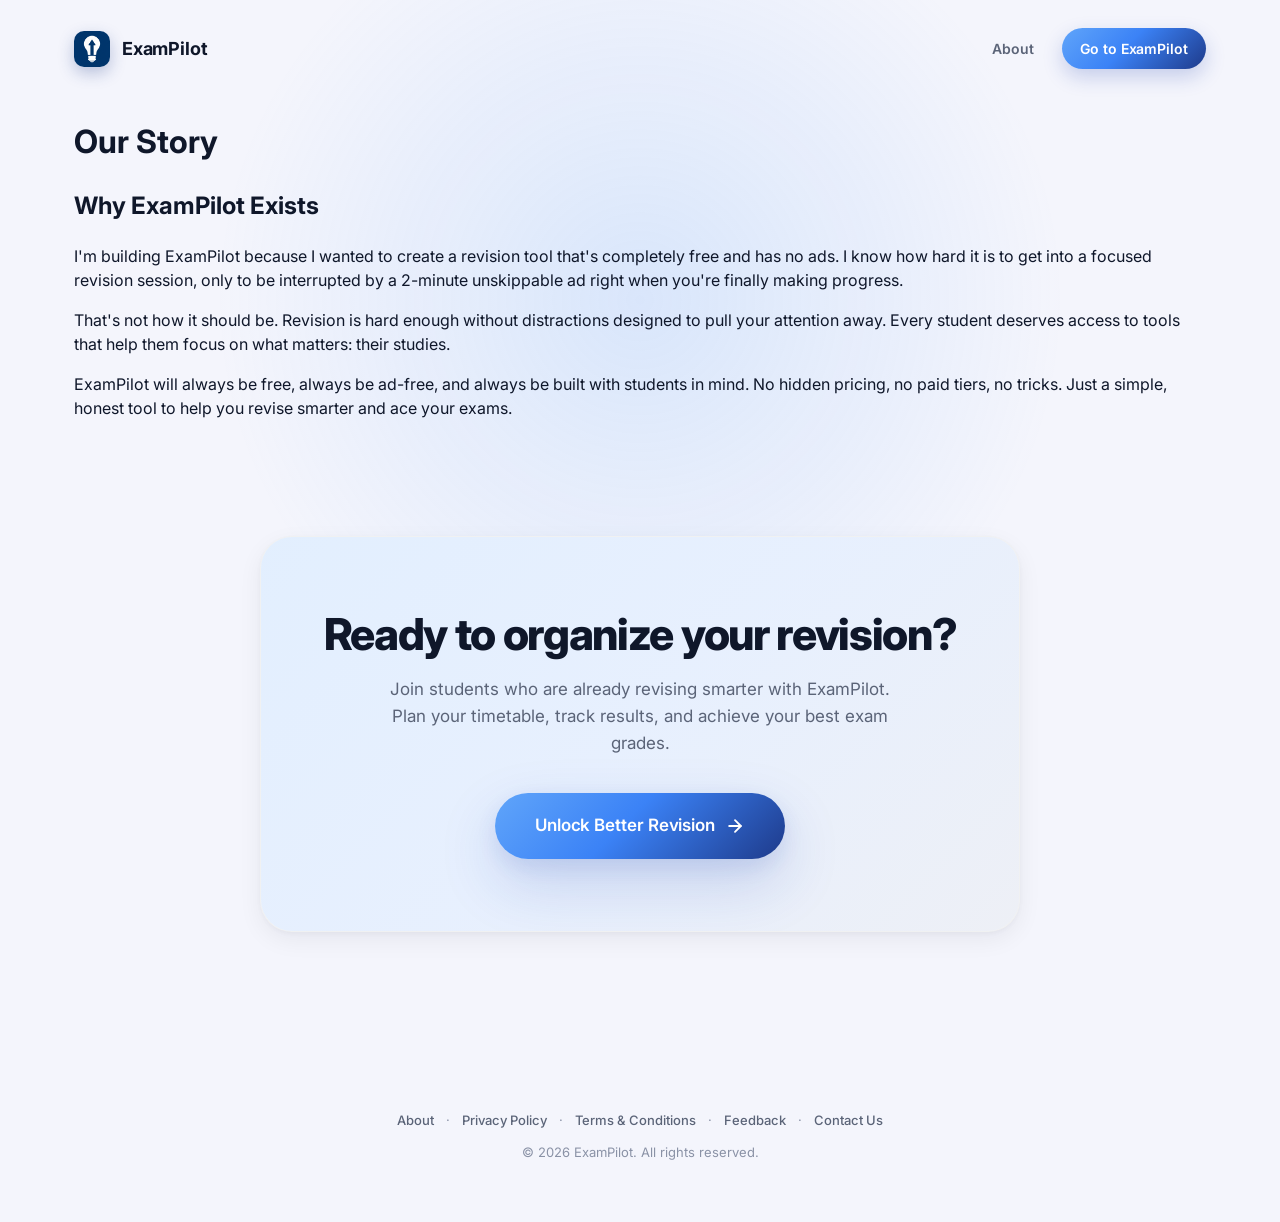
==== about.html @ 305081b4 "Create About page" ====
<!DOCTYPE html>
<html lang="en">
<head>
  <meta charset="UTF-8" />
  <meta name="viewport" content="width=device-width, initial-scale=1.0" />
  
  <!-- SEO Meta Tags -->
  <meta name="robots" content="index, follow, max-image-preview:large, max-snippet:-1, max-video-preview:-1" />
  <meta name="description" content="Learn about ExamPilot and why it was created — a free, ad-free revision organiser for GCSE and A-Level students." />
  <meta name="keywords" content="about ExamPilot, revision tool, GCSE, A-Level, free education software" />
  <meta name="author" content="ExamPilot" />
  <meta name="theme-color" content="#3b82f6" />
  
  <!-- Open Graph Tags -->
  <meta property="og:type" content="website" />
  <meta property="og:url" content="https://exam-pilot.co.uk/about" />
  <meta property="og:title" content="About ExamPilot" />
  <meta property="og:description" content="Learn about ExamPilot and why it was created — a free, ad-free revision organiser for GCSE and A-Level students." />
  <meta property="og:image" content="https://exam-pilot.co.uk/og-image.png" />
  <meta property="og:site_name" content="ExamPilot" />
  <meta property="og:locale" content="en_GB" />
  
  <!-- Twitter Card Tags -->
  <meta name="twitter:card" content="summary_large_image" />
  <meta name="twitter:url" content="https://exam-pilot.co.uk/about" />
  <meta name="twitter:title" content="About ExamPilot" />
  <meta name="twitter:description" content="Learn about ExamPilot and why it was created." />
  <meta name="twitter:image" content="https://exam-pilot.co.uk/og-image.png" />
  
  <!-- Canonical URL -->
  <link rel="canonical" href="https://exam-pilot.co.uk/about" />
  
  <!-- Preconnect for Performance -->
  <link rel="preconnect" href="https://fonts.googleapis.com" />
  <link rel="preconnect" href="https://fonts.gstatic.com" crossorigin />
  <link rel="dns-prefetch" href="https://scripts.simpleanalyticscdn.com" />
  
  <title>About ExamPilot – Our Story</title>
  <link rel="icon" type="image/png" href="logo.png" />
  <link href="https://fonts.googleapis.com/css2?family=Inter:wght@400;500;600;700;800;900&display=swap" rel="stylesheet" />
  <link rel="stylesheet" href="styles.css" />
</head>
<body>
  <div class="page">
    <div class="container">

      <!-- NAV -->
      <nav class="nav reveal" aria-label="Main navigation">
        <a class="brand" href="/" aria-label="ExamPilot home">
          <img class="brand-mark" src="logo.png" alt="ExamPilot logo" />
          <span>ExamPilot</span>
        </a>
        <div class="nav-actions">
          <a class="btn btn-ghost" href="/about" aria-label="About ExamPilot">About</a>
          <a class="btn btn-primary" href="https://app.exam-pilot.co.uk" target="_blank" rel="noreferrer" aria-label="Visit ExamPilot">
            Go to ExamPilot
          </a>
        </div>
      </nav>

      <!-- MAIN CONTENT -->
      <main>

        <!-- HERO -->
        <header class="about-hero reveal">
          <h1 class="about-title">Our Story</h1>
        </header>

        <!-- ABOUT CONTENT -->
        <section class="about-content reveal">
          <div class="about-section">
            <h2>Why ExamPilot Exists</h2>
            <p>
              I'm building ExamPilot because I wanted to create a revision tool that's completely free and has no ads. I know how hard it is to get into a focused revision session, only to be interrupted by a 2-minute unskippable ad right when you're finally making progress.
            </p>
            <p>
              That's not how it should be. Revision is hard enough without distractions designed to pull your attention away. Every student deserves access to tools that help them focus on what matters: their studies.
            </p>
            <p>
              ExamPilot will always be free, always be ad-free, and always be built with students in mind. No hidden pricing, no paid tiers, no tricks. Just a simple, honest tool to help you revise smarter and ace your exams.
            </p>
          </div>
        </section>

        <!-- CTA -->
        <section class="cta reveal" id="cta" aria-labelledby="cta-heading">
          <div class="cta-card">
            <div class="cta-content">
              <h2 id="cta-heading" class="cta-title">Ready to organize your revision?</h2>
              <p class="cta-description">
                Join students who are already revising smarter with ExamPilot. Plan your timetable, track results, and achieve your best exam grades.
              </p>
              <a class="cta-button" href="https://app.exam-pilot.co.uk" target="_blank" rel="noreferrer" aria-label="Start revising with ExamPilot">
                <span>Unlock Better Revision</span>
                <svg width="20" height="20" viewBox="0 0 24 24" fill="none" stroke="currentColor" stroke-width="2.2" stroke-linecap="round" stroke-linejoin="round" aria-hidden="true">
                  <line x1="5" y1="12" x2="19" y2="12"/>
                  <polyline points="12 5 19 12 12 19"/>
                </svg>
              </a>
            </div>
          </div>
        </section>

      </main>

      <!-- FOOTER -->
      <footer class="footer reveal" role="contentinfo">
        <div class="footer-links">
          <a class="footer-link" href="/about" aria-label="About ExamPilot">About</a>
          <span class="footer-sep" aria-hidden="true">·</span>
          <a class="footer-link"
            href="https://battle-dry-e23.notion.site/ExamPilot-Privacy-Policy-33eb8d1574ee80149366c6b61bf22675"
            target="_blank" rel="noreferrer">Privacy Policy</a>
          <span class="footer-sep" aria-hidden="true">·</span>
          <a class="footer-link"
            href="https://battle-dry-e23.notion.site/ExamPilot-Terms-Conditions-33eb8d1574ee80618376da8c3bfffa2e"
            target="_blank" rel="noreferrer">Terms &amp; Conditions</a>
          <span class="footer-sep" aria-hidden="true">·</span>
          <a class="footer-link"
            href="https://docs.google.com/forms/d/e/1FAIpQLScrEOt0UcTDSlA_6c6lybMjh0bzHm2VrYTehZHT37BqM9Yp9A/viewform?usp=dialog"
            target="_blank" rel="noreferrer">Feedback</a>
          <span class="footer-sep" aria-hidden="true">·</span>
          <a class="footer-link"
            href="https://support.exam-pilot.co.uk"
            target="_blank" rel="noreferrer">Contact Us</a>
        </div>
        <div class="footer-copy">
          &copy; <span id="year"></span> ExamPilot. All rights reserved.
        </div>
      </footer>

    </div>
  </div>

  <script src="script.js"></script>
  <!-- 100% privacy-first analytics -->
  <script async src="https://scripts.simpleanalyticscdn.com/latest.js"></script>
</body>
</html>
---- styles.css ----
@import url("https://fonts.googleapis.com/css2?family=Inter:wght@400;500;600;700;800;900&display=swap");

*,
*::before,
*::after {
  box-sizing: border-box;
}

html, body {
  margin: 0;
  padding: 0;
  width: 100%;
  min-height: 100%;
}

body {
  font-family: "Inter", -apple-system, BlinkMacSystemFont, "Segoe UI", Roboto,
    "Helvetica Neue", Arial, sans-serif;
  background-color: #f4f5fc;
  color: #0f172a;
  -webkit-font-smoothing: antialiased;
  -moz-osx-font-smoothing: grayscale;
  line-height: 1.5;
  overflow-x: hidden;
}

img { max-width: 100%; display: block; }

:root {
  --bg: #f4f5fc;
  --surface: #ffffff;
  --text: #0f172a;
  --text-muted: #5b6478;
  --text-soft: #8a92a6;
  --border: rgba(15, 23, 42, 0.06);
  --shadow-sm: 0 1px 2px rgba(15,23,42,0.04), 0 4px 12px rgba(15,23,42,0.04);
  --shadow-md: 0 8px 24px rgba(15,23,42,0.06), 0 2px 6px rgba(15,23,42,0.04);
  --shadow-lg: 0 24px 60px rgba(30,64,175,0.18), 0 8px 20px rgba(30,64,175,0.10);
  --gradient-blue: linear-gradient(135deg, #60a5fa 0%, #3b82f6 45%, #1e3a8a 100%);
  --gradient-green: linear-gradient(135deg, #34d399 0%, #10b981 45%, #059669 100%);
}

/* ─── RADIAL GLOW ─── */
.page {
  position: relative;
  min-height: 100vh;
}
.page::before {
  content: "";
  position: fixed;
  top: -200px;
  left: 50%;
  transform: translateX(-50%);
  width: 1000px;
  height: 1000px;
  background: radial-gradient(circle at center,
    rgba(96,165,250,0.18) 0%,
    rgba(96,165,250,0) 60%);
  pointer-events: none;
  z-index: 0;
}

.container {
  max-width: 1180px;
  margin: 0 auto;
  padding: 0 24px;
  position: relative;
  z-index: 1;
}

/* ─── NAV ─── */
.nav {
  display: flex;
  align-items: center;
  justify-content: space-between;
  padding: 28px 0;
}

.brand {
  display: flex;
  align-items: center;
  gap: 12px;
  font-weight: 700;
  font-size: 18px;
  letter-spacing: -0.01em;
  color: var(--text);
  text-decoration: none;
  transition: opacity 0.2s ease;
}
.brand:hover { opacity: 0.85; }
.brand:focus-visible {
  outline: 2px solid #3b82f6;
  outline-offset: 2px;
  border-radius: 4px;
}

.brand-mark {
  width: 36px;
  height: 36px;
  border-radius: 10px;
  object-fit: cover;
  box-shadow: 0 6px 16px rgba(30,58,138,0.28);
}

.nav-actions {
  display: flex;
  gap: 10px;
  align-items: center;
}

.btn {
  display: inline-flex;
  align-items: center;
  justify-content: center;
  font-family: inherit;
  font-size: 14px;
  font-weight: 600;
  letter-spacing: -0.005em;
  text-decoration: none;
  padding: 10px 18px;
  border-radius: 999px;
  border: none;
  cursor: pointer;
  transition: transform 0.2s ease, box-shadow 0.2s ease,
    background-color 0.2s ease, color 0.2s ease, opacity 0.2s ease;
  will-change: transform;
}
.btn:active { transform: translateY(0) !important; }
.btn:focus-visible {
  outline: 2px solid #3b82f6;
  outline-offset: 2px;
}

.btn-ghost {
  color: var(--text-muted);
  background: transparent;
}
.btn-ghost:hover {
  color: var(--text);
  background: rgba(15,23,42,0.04);
  transform: translateY(-1px);
}

.btn-primary {
  color: white;
  background: var(--gradient-blue);
  box-shadow: 0 8px 20px rgba(30,64,175,0.22);
}
.btn-primary:hover {
  transform: translateY(-2px);
  box-shadow: 0 14px 28px rgba(30,64,175,0.3);
}

.btn-secondary {
  color: white;
  background: var(--gradient-green);
  box-shadow: 0 8px 20px rgba(16,185,129,0.22);
}
.btn-secondary:hover {
  transform: translateY(-2px);
  box-shadow: 0 14px 28px rgba(16,185,129,0.3);
}

@media (max-width: 520px) {
  .btn-ghost { display: none; }
}

/* ─── HERO ─── */
.hero {
  text-align: center;
  padding: 80px 0 120px;
}

.hero-title {
  font-size: clamp(42px, 6.8vw, 84px);
  line-height: 1.02;
  font-weight: 900;
  letter-spacing: -0.04em;
  margin: 0 auto;
  max-width: 14ch;
  color: var(--text);
}

.gradient-text {
  background: linear-gradient(
    100deg,
    #60a5fa 0%, #3b82f6 25%, #93c5fd 50%, #3b82f6 75%, #1e3a8a 100%
  );
  background-size: 220% 100%;
  background-position: 0% 50%;
  -webkit-background-clip: text;
  background-clip: text;
  -webkit-text-fill-color: transparent;
  color: transparent;
  animation: gradient-shimmer 6s ease-in-out infinite;
}

@keyframes gradient-shimmer {
  0%   { background-position: 0%   50%; }
  50%  { background-position: 100% 50%; }
  100% { background-position: 0%   50%; }
}

.hero-subtitle {
  margin: 28px auto 0;
  max-width: 600px;
  font-size: clamp(16px, 1.6vw, 18px);
  color: var(--text-muted);
  font-weight: 400;
  line-height: 1.6;
}

/* ─── PLANNER SECTION ─── */
.section {
  padding: 80px 0;
}

.split {
  display: grid;
  grid-template-columns: 1fr 1fr;
  gap: 64px;
  align-items: center;
}

@media (max-width: 880px) {
  .split {
    grid-template-columns: 1fr;
    gap: 40px;
  }
}

.image-card {
  position: relative;
  border-radius: 28px;
  overflow: hidden;
  background: var(--surface);
  box-shadow: var(--shadow-md);
  border: 1px solid var(--border);
  aspect-ratio: 4 / 5;
  display: flex;
  align-items: center;
  justify-content: center;
  transition: transform 0.4s cubic-bezier(0.22,1,0.36,1),
    box-shadow 0.4s cubic-bezier(0.22,1,0.36,1);
}
.image-card:hover {
  transform: translateY(-4px);
  box-shadow: 0 24px 48px rgba(30,64,175,0.18), 0 6px 16px rgba(15,23,42,0.06);
}

.image-card img {
  width: 100%;
  height: 100%;
  object-fit: cover;
}

.section-title {
  font-size: clamp(32px, 3.8vw, 48px);
  font-weight: 800;
  letter-spacing: -0.03em;
  line-height: 1.1;
  margin: 0 0 20px;
  color: var(--text);
}

.section-description {
  color: var(--text-muted);
  font-size: 17px;
  line-height: 1.65;
  margin: 0 0 28px;
  max-width: 52ch;
}

.feature-list {
  list-style: none;
  padding: 0;
  margin: 0 0 32px;
  display: flex;
  flex-direction: column;
  gap: 14px;
}

.feature-item {
  display: flex;
  align-items: center;
  gap: 14px;
  font-size: 16px;
  color: var(--text);
  font-weight: 500;
}

.check-icon {
  width: 24px;
  height: 24px;
  border-radius: 50%;
  background: var(--gradient-blue);
  display: flex;
  align-items: center;
  justify-content: center;
  flex-shrink: 0;
  box-shadow: 0 4px 10px rgba(59,130,246,0.25);
}
.check-icon svg {
  display: block;
}

.eta-card {
  display: inline-flex;
  flex-direction: column;
  gap: 4px;
  padding: 16px 20px;
  border-radius: 16px;
  background: var(--surface);
  border: 1px solid var(--border);
  box-shadow: var(--shadow-sm);
}
.eta-label {
  font-size: 13px;
  color: var(--text-muted);
  font-weight: 500;
}
.eta-value {
  font-size: 15px;
  color: var(--text);
  font-weight: 600;
  letter-spacing: -0.01em;
}
.eta-eta {
  font-size: 13px;
  color: var(--text-soft);
  font-weight: 500;
  margin-top: 2px;
}

/* ─── FAQ SECTION ─── */
.faq-section {
  padding: 80px 0;
  background: var(--surface);
  border-top: 1px solid var(--border);
  border-bottom: 1px solid var(--border);
}

.faq-container {
  max-width: 1000px;
  margin: 0 auto;
}

.faq-heading {
  font-size: clamp(32px, 3.8vw, 48px);
  font-weight: 800;
  letter-spacing: -0.03em;
  line-height: 1.1;
  margin: 0 0 48px;
  color: var(--text);
  text-align: center;
}

.faq-grid {
  display: grid;
  grid-template-columns: repeat(auto-fit, minmax(320px, 1fr));
  gap: 32px;
}

.faq-item {
  padding: 28px;
  border-radius: 16px;
  background: var(--bg);
  border: 1px solid var(--border);
  transition: transform 0.3s cubic-bezier(0.22,1,0.36,1),
    box-shadow 0.3s cubic-bezier(0.22,1,0.36,1),
    background-color 0.3s ease;
}
.faq-item:hover {
  transform: translateY(-2px);
  box-shadow: var(--shadow-md);
  background: white;
}

.faq-question {
  font-size: 18px;
  font-weight: 700;
  letter-spacing: -0.01em;
  line-height: 1.3;
  margin: 0 0 12px;
  color: var(--text);
}

.faq-answer {
  font-size: 15px;
  color: var(--text-muted);
  line-height: 1.65;
  margin: 0;
}

@media (max-width: 640px) {
  .faq-grid {
    grid-template-columns: 1fr;
    gap: 20px;
  }

  .faq-item {
    padding: 20px;
  }
}

/* ─── CTA ─── */
.cta {
  padding: 100px 0 140px;
}

.cta-card {
  max-width: 760px;
  margin: 0 auto;
  padding: 72px 48px;
  border-radius: 32px;
  background: var(--surface);
  border: 1px solid var(--border);
  box-shadow: var(--shadow-md);
  text-align: center;
  position: relative;
  overflow: hidden;
}
.cta-card::before {
  content: "";
  position: absolute;
  inset: 0;
  background: linear-gradient(
    135deg,
    rgba(96,165,250,0.18) 0%,
    rgba(59,130,246,0.12) 50%,
    rgba(30,58,138,0.08) 100%
  );
  pointer-events: none;
}

.cta-content {
  position: relative;
  z-index: 1;
}

.cta-title {
  font-size: clamp(30px, 3.6vw, 44px);
  font-weight: 800;
  letter-spacing: -0.03em;
  line-height: 1.15;
  margin: 0 0 16px;
  color: var(--text);
}

.cta-description {
  font-size: 17px;
  color: var(--text-muted);
  margin: 0 auto 36px;
  max-width: 48ch;
  line-height: 1.6;
}

.cta-button {
  display: inline-flex;
  align-items: center;
  gap: 10px;
  padding: 20px 40px;
  border-radius: 999px;
  background: var(--gradient-blue);
  color: white;
  font-family: inherit;
  font-size: 17px;
  font-weight: 600;
  letter-spacing: -0.005em;
  text-decoration: none;
  box-shadow: var(--shadow-lg);
  transition: transform 0.2s ease, box-shadow 0.2s ease;
  border: none;
  cursor: pointer;
}
.cta-button:hover {
  transform: translateY(-2px);
  box-shadow: 0 30px 70px rgba(30,64,175,0.28), 0 10px 24px rgba(30,64,175,0.14);
}
.cta-button:active { transform: translateY(0); }
.cta-button:focus-visible {
  outline: 2px solid white;
  outline-offset: 2px;
}

/* ─── FOOTER ─── */
.footer {
  padding: 40px 0 60px;
  text-align: center;
  display: flex;
  flex-direction: column;
  align-items: center;
  gap: 12px;
}
.footer-links {
  display: flex;
  align-items: center;
  gap: 12px;
  flex-wrap: wrap;
  justify-content: center;
}
.footer-link {
  color: var(--text-muted);
  text-decoration: none;
  font-size: 13px;
  font-weight: 500;
  transition: color 0.2s ease;
}
.footer-link:hover { color: var(--text); }
.footer-link:focus-visible {
  outline: 2px solid #3b82f6;
  outline-offset: 2px;
  border-radius: 3px;
}
.footer-sep { color: var(--text-soft); font-size: 13px; }
.footer-copy { color: var(--text-soft); font-size: 13px; }

/* ─── SCROLL REVEAL ─── */
.reveal {
  opacity: 0;
  transform: translateY(24px);
  transition: opacity 0.7s cubic-bezier(0.22,1,0.36,1),
    transform 0.7s cubic-bezier(0.22,1,0.36,1);
  will-change: opacity, transform;
}
.reveal.is-visible {
  opacity: 1;
  transform: translateY(0);
}

@media (prefers-reduced-motion: reduce) {
  .reveal { opacity: 1; transform: none; transition: none; }
  .gradient-text { animation: none; background-position: 0% 50%; }
  .btn:hover, .cta-button:hover { transform: none; }
  .faq-item:hover { transform: none; }
}
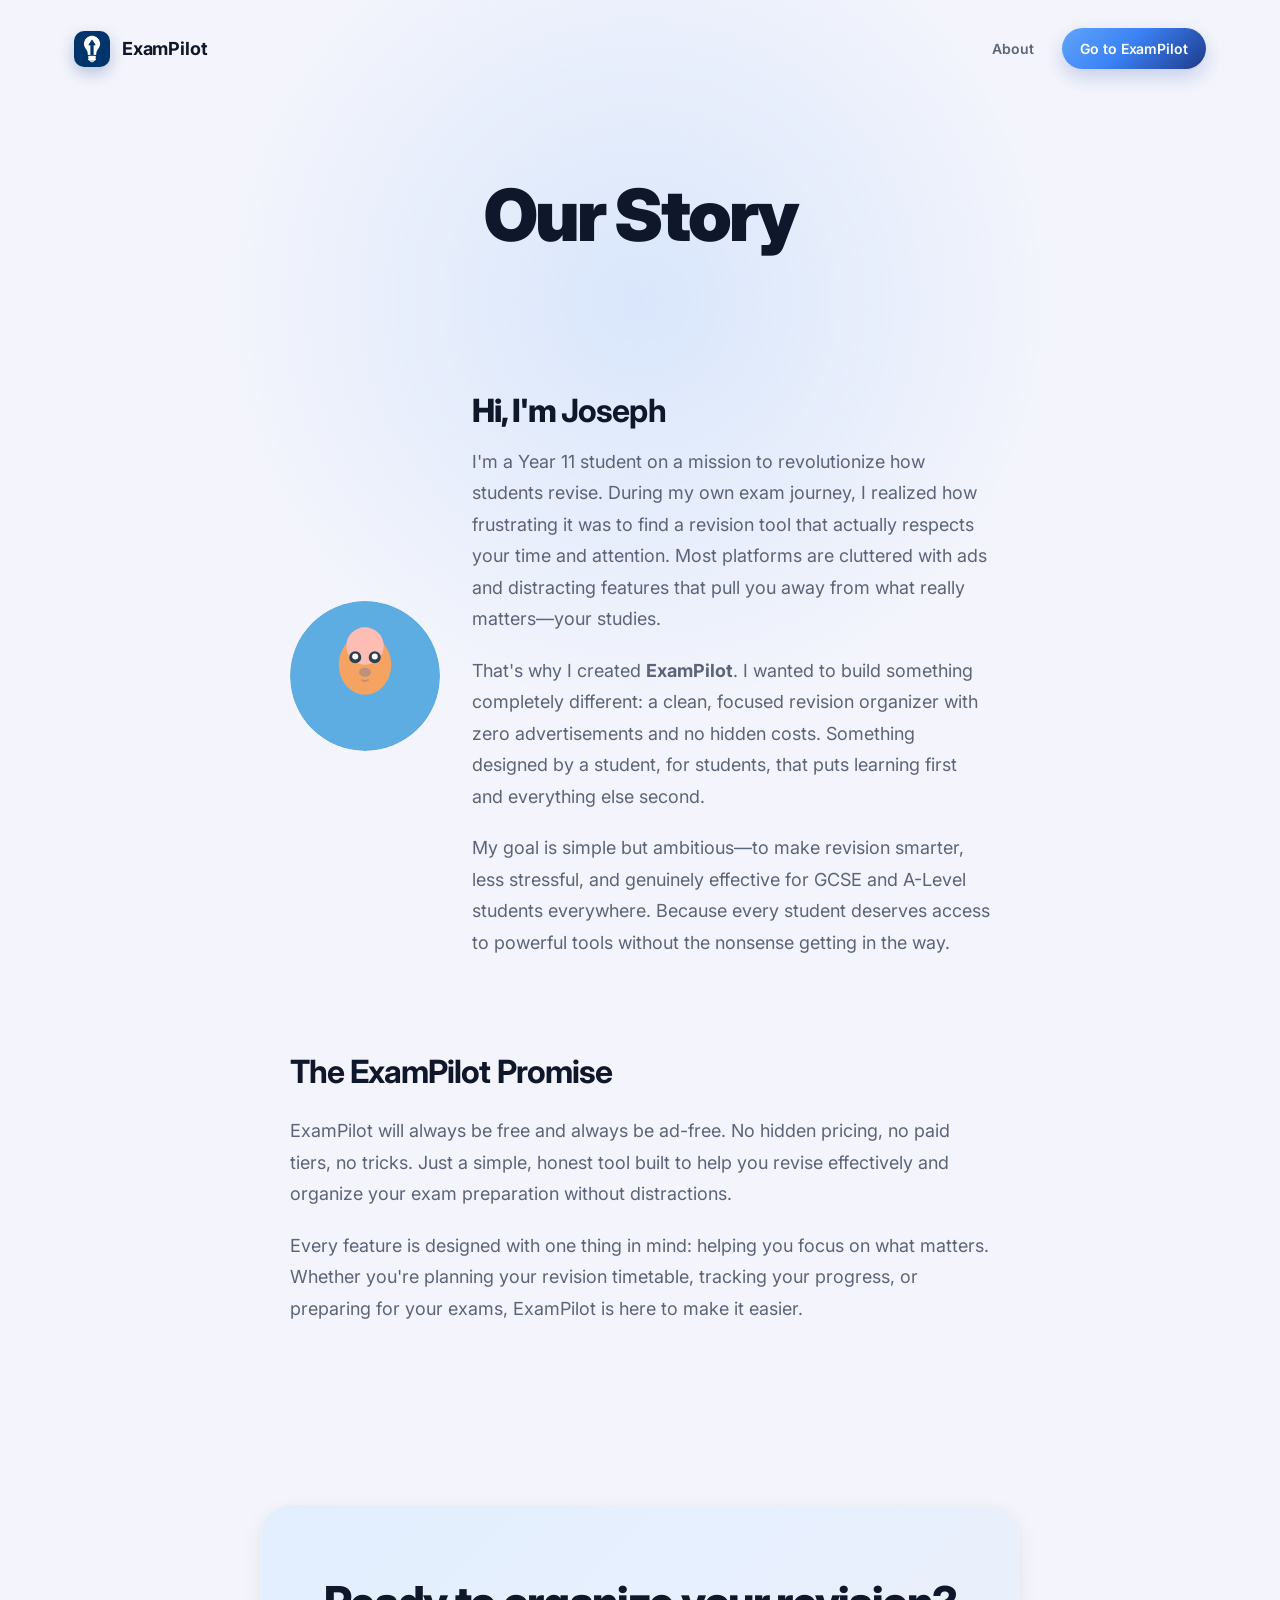
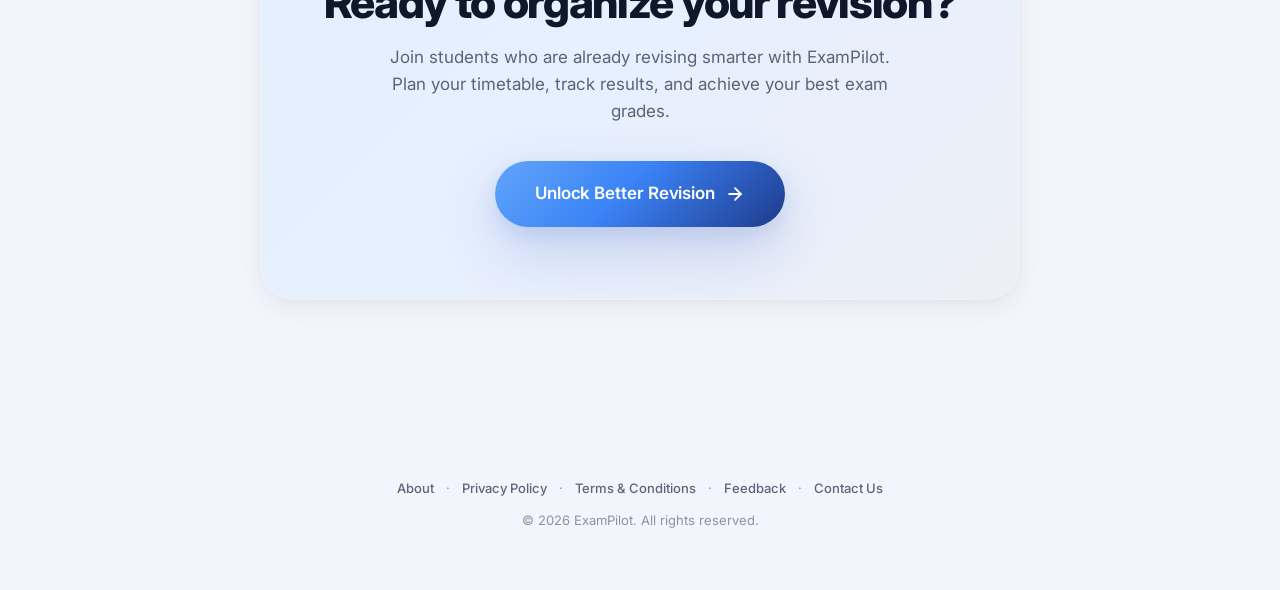
==== commit 964c848c: "Add personal introduction section to about page" ====
--- a/about.html
+++ b/about.html
@@ -39,6 +39,36 @@
   <link rel="icon" type="image/png" href="logo.png" />
   <link href="https://fonts.googleapis.com/css2?family=Inter:wght@400;500;600;700;800;900&display=swap" rel="stylesheet" />
   <link rel="stylesheet" href="styles.css" />
+  <style>
+    .about-intro {
+      display: flex;
+      align-items: center;
+      gap: 2rem;
+      margin-bottom: 3rem;
+    }
+    .about-intro-image {
+      flex-shrink: 0;
+      width: 150px;
+      height: 150px;
+      border-radius: 50%;
+      overflow: hidden;
+    }
+    .about-intro-image img {
+      width: 100%;
+      height: 100%;
+      object-fit: cover;
+    }
+    .about-intro-text h2 {
+      margin-top: 0;
+      margin-bottom: 1rem;
+    }
+    @media (max-width: 640px) {
+      .about-intro {
+        flex-direction: column;
+        text-align: center;
+      }
+    }
+  </style>
 </head>
 <body>
   <div class="page">
@@ -68,18 +98,37 @@
 
         <!-- ABOUT CONTENT -->
         <section class="about-content reveal">
+          
+          <!-- PERSONAL INTRODUCTION -->
+          <div class="about-section about-intro">
+            <div class="about-intro-image">
+              <img src="data:image/svg+xml,%3Csvg xmlns='http://www.w3.org/2000/svg' viewBox='0 0 200 200'%3E%3Ccircle cx='100' cy='100' r='100' fill='%235DADE2'/%3E%3Cellipse cx='100' cy='85' rx='35' ry='40' fill='%23F4A460'/%3E%3Ccircle cx='100' cy='60' r='25' fill='%23FDBCB4'/%3E%3Ccircle cx='87' cy='75' r='8' fill='%232C3E50'/%3E%3Ccircle cx='113' cy='75' r='8' fill='%232C3E50'/%3E%3Ccircle cx='87' cy='74' r='4' fill='%23FFFFFF'/%3E%3Ccircle cx='113' cy='74' r='4' fill='%23FFFFFF'/%3E%3Cellipse cx='100' cy='95' rx='8' ry='6' fill='%23C0917A'/%3E%3Cpath d='M 95 105 Q 100 108 105 105' stroke='%23C0917A' stroke-width='2' fill='none'/%3E%3Ccircle cx='80' cy='95' r='3' fill='%23F4A460'/%3E%3Ccircle cx='120' cy='95' r='3' fill='%23F4A460'/%3E%3C/svg%3E" alt="Joseph's avatar" />
+            </div>
+            <div class="about-intro-text">
+              <h2>Hi, I'm <strong>Joseph</strong></h2>
+              <p>
+                I'm a Year 11 student on a mission to revolutionize how students revise. During my own exam journey, I realized how frustrating it was to find a revision tool that actually respects your time and attention. Most platforms are cluttered with ads and distracting features that pull you away from what really matters—your studies.
+              </p>
+              <p>
+                That's why I created <strong>ExamPilot</strong>. I wanted to build something completely different: a clean, focused revision organizer with zero advertisements and no hidden costs. Something designed by a student, for students, that puts learning first and everything else second.
+              </p>
+              <p>
+                My goal is simple but ambitious—to make revision smarter, less stressful, and genuinely effective for GCSE and A-Level students everywhere. Because every student deserves access to powerful tools without the nonsense getting in the way.
+              </p>
+            </div>
+          </div>
+
+          <!-- EXAMPILOT MISSION -->
           <div class="about-section">
-            <h2>Why ExamPilot Exists</h2>
+            <h2><strong>The ExamPilot Promise</strong></h2>
             <p>
-              I'm building ExamPilot because I wanted to create a revision tool that's completely free and has no ads. I know how hard it is to get into a focused revision session, only to be interrupted by a 2-minute unskippable ad right when you're finally making progress.
+              ExamPilot will always be free and always be ad-free. No hidden pricing, no paid tiers, no tricks. Just a simple, honest tool built to help you revise effectively and organize your exam preparation without distractions.
             </p>
             <p>
-              That's not how it should be. Revision is hard enough without distractions designed to pull your attention away. Every student deserves access to tools that help them focus on what matters: their studies.
-            </p>
-            <p>
-              ExamPilot will always be free, always be ad-free, and always be built with students in mind. No hidden pricing, no paid tiers, no tricks. Just a simple, honest tool to help you revise smarter and ace your exams.
+              Every feature is designed with one thing in mind: helping you focus on what matters. Whether you're planning your revision timetable, tracking your progress, or preparing for your exams, ExamPilot is here to make it easier.
             </p>
           </div>
+
         </section>
 
         <!-- CTA -->
--- a/styles.css
+++ b/styles.css
@@ -168,7 +168,7 @@
 /* ─── HERO ─── */
 .hero {
   text-align: center;
-  padding: 80px 0 120px;
+  padding: 80px 0 60px;
 }
 
 .hero-title {
@@ -208,6 +208,157 @@
   color: var(--text-muted);
   font-weight: 400;
   line-height: 1.6;
+}
+
+.hero-badge {
+  margin: 32px auto 0;
+}
+
+.badge-text {
+  display: inline-block;
+  padding: 8px 16px;
+  border-radius: 999px;
+  background: rgba(59, 130, 246, 0.08);
+  border: 1px solid rgba(59, 130, 246, 0.2);
+  color: #1e3a8a;
+  font-size: 14px;
+  font-weight: 600;
+  letter-spacing: -0.005em;
+}
+
+/* ─── MAILING LIST SECTION ─── */
+.mailing-list-section {
+  padding: 60px 0;
+  background: var(--surface);
+  border-top: 1px solid var(--border);
+  border-bottom: 1px solid var(--border);
+}
+
+.mailing-list-content {
+  display: grid;
+  grid-template-columns: 1fr 1fr;
+  gap: 48px;
+  align-items: center;
+  max-width: 900px;
+  margin: 0 auto;
+}
+
+.mailing-list-heading {
+  font-size: clamp(28px, 3.4vw, 40px);
+  font-weight: 800;
+  letter-spacing: -0.03em;
+  line-height: 1.15;
+  margin: 0 0 12px;
+  color: var(--text);
+}
+
+.mailing-list-subheading {
+  font-size: 16px;
+  color: var(--text-muted);
+  line-height: 1.6;
+  margin: 0;
+  font-weight: 400;
+}
+
+.mailing-list-form {
+  display: flex;
+  flex-direction: column;
+  gap: 16px;
+}
+
+.form-group {
+  display: flex;
+  gap: 12px;
+  flex-direction: row;
+}
+
+.mailing-list-form input[type="email"] {
+  flex: 1;
+  min-width: 0;
+  padding: 12px 18px;
+  border-radius: 999px;
+  border: 1px solid var(--border);
+  background: var(--surface);
+  color: var(--text);
+  font-family: inherit;
+  font-size: 15px;
+  transition: border-color 0.2s ease, box-shadow 0.2s ease;
+}
+
+.mailing-list-form input[type="email"]::placeholder {
+  color: var(--text-soft);
+}
+
+.mailing-list-form input[type="email"]:focus {
+  outline: none;
+  border-color: #3b82f6;
+  box-shadow: 0 0 0 3px rgba(59, 130, 246, 0.1);
+}
+
+.form-submit {
+  padding: 12px 28px;
+  border-radius: 999px;
+  background: var(--gradient-blue);
+  color: white;
+  font-family: inherit;
+  font-size: 15px;
+  font-weight: 600;
+  letter-spacing: -0.005em;
+  border: none;
+  cursor: pointer;
+  box-shadow: 0 8px 20px rgba(30,64,175,0.22);
+  transition: transform 0.2s ease, box-shadow 0.2s ease;
+  white-space: nowrap;
+}
+
+.form-submit:hover {
+  transform: translateY(-2px);
+  box-shadow: 0 14px 28px rgba(30,64,175,0.3);
+}
+
+.form-submit:active {
+  transform: translateY(0);
+}
+
+.form-submit:focus-visible {
+  outline: 2px solid white;
+  outline-offset: 2px;
+}
+
+.form-note {
+  font-size: 12px;
+  color: var(--text-soft);
+  margin: 0;
+  text-align: center;
+}
+
+.form-note a {
+  color: var(--text-muted);
+  text-decoration: none;
+  transition: color 0.2s ease;
+}
+
+.form-note a:hover {
+  color: var(--text);
+}
+
+@media (max-width: 768px) {
+  .mailing-list-content {
+    grid-template-columns: 1fr;
+    gap: 32px;
+  }
+
+  .form-group {
+    flex-direction: column;
+  }
+
+  .form-submit {
+    width: 100%;
+  }
+
+  .form-note {
+    text-align: left;
+  }
 }
 
 /* ─── PLANNER SECTION ─── */
@@ -528,9 +679,76 @@
   transform: translateY(0);
 }
 
+/* ─── ABOUT PAGE ─── */
+.about-hero {
+  text-align: center;
+  padding: 80px 0 60px;
+}
+
+.about-title {
+  font-size: clamp(40px, 6vw, 72px);
+  line-height: 1.05;
+  font-weight: 900;
+  letter-spacing: -0.04em;
+  margin: 0 auto;
+  max-width: 16ch;
+  color: var(--text);
+}
+
+.about-content {
+  display: grid;
+  grid-template-columns: 1fr;
+  gap: 48px;
+  padding: 80px 0;
+}
+
+.about-section {
+  max-width: 700px;
+  margin: 0 auto;
+}
+
+.about-section h2 {
+  font-size: 32px;
+  font-weight: 800;
+  letter-spacing: -0.03em;
+  line-height: 1.15;
+  margin: 0 0 24px;
+  color: var(--text);
+}
+
+.about-section p {
+  font-size: 18px;
+  color: var(--text-muted);
+  line-height: 1.75;
+  margin: 0 0 20px;
+}
+
+.about-section p:last-child {
+  margin-bottom: 0;
+}
+
+@media (max-width: 768px) {
+  .about-hero {
+    padding: 60px 0 40px;
+  }
+
+  .about-content {
+    padding: 60px 0;
+  }
+
+  .about-section h2 {
+    font-size: 24px;
+  }
+
+  .about-section p {
+    font-size: 16px;
+  }
+}
+
 @media (prefers-reduced-motion: reduce) {
   .reveal { opacity: 1; transform: none; transition: none; }
   .gradient-text { animation: none; background-position: 0% 50%; }
   .btn:hover, .cta-button:hover { transform: none; }
   .faq-item:hover { transform: none; }
-}
+  .image-card:hover { transform: none; }
+}
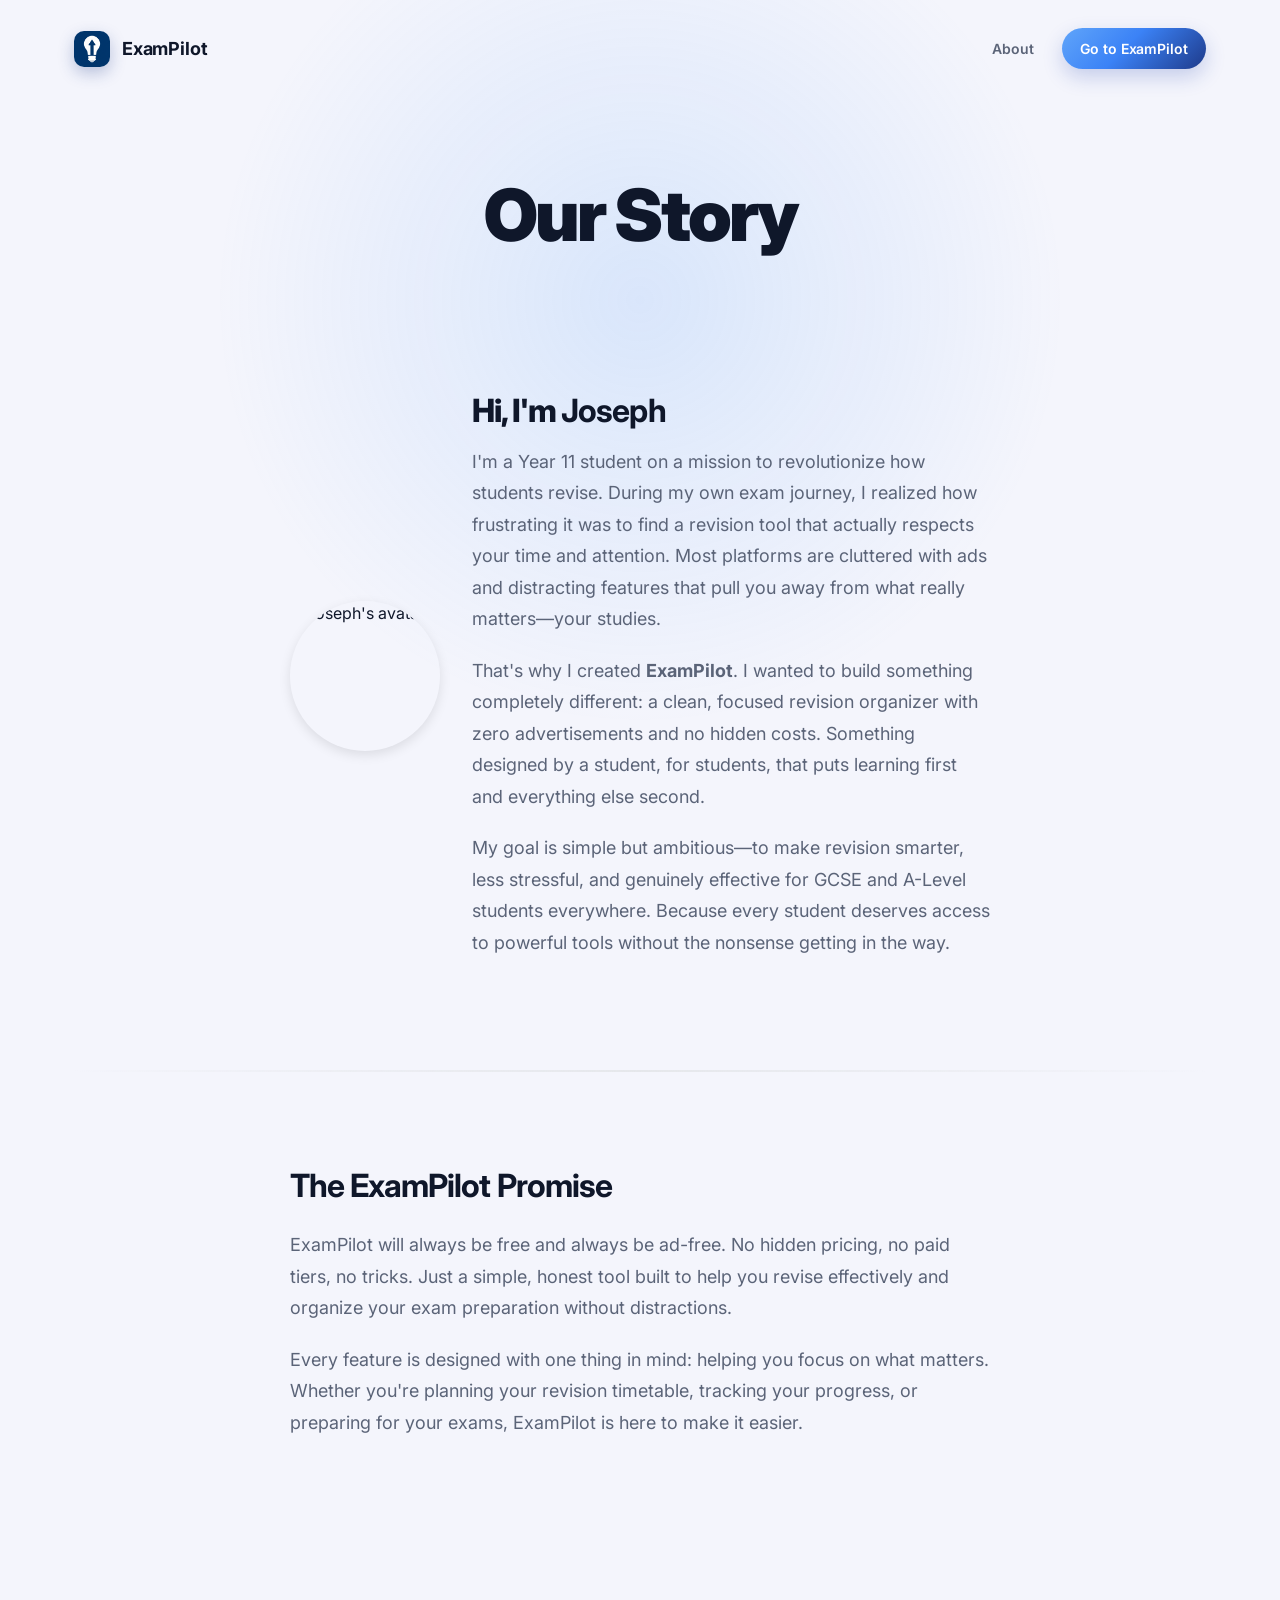
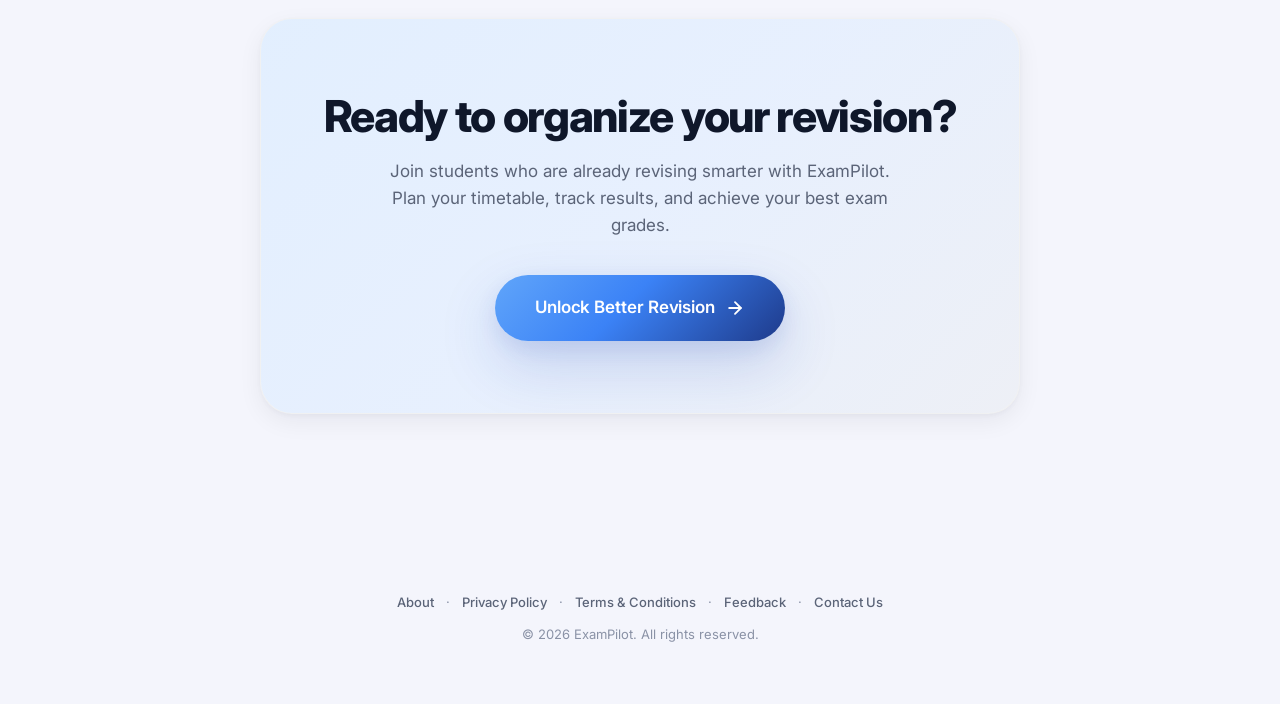
==== commit c3467c56: "Fix avatar to use actual memoji image and add section dividers" ====
--- a/about.html
+++ b/about.html
@@ -40,11 +40,17 @@
   <link href="https://fonts.googleapis.com/css2?family=Inter:wght@400;500;600;700;800;900&display=swap" rel="stylesheet" />
   <link rel="stylesheet" href="styles.css" />
   <style>
+    .section-divider {
+      border: none;
+      height: 2px;
+      background: linear-gradient(to right, transparent, #e5e7eb, transparent);
+      margin: 3rem 0;
+    }
     .about-intro {
       display: flex;
       align-items: center;
       gap: 2rem;
-      margin-bottom: 3rem;
+      margin-bottom: 1rem;
     }
     .about-intro-image {
       flex-shrink: 0;
@@ -52,6 +58,7 @@
       height: 150px;
       border-radius: 50%;
       overflow: hidden;
+      box-shadow: 0 4px 12px rgba(0, 0, 0, 0.1);
     }
     .about-intro-image img {
       width: 100%;
@@ -100,23 +107,27 @@
         <section class="about-content reveal">
           
           <!-- PERSONAL INTRODUCTION -->
-          <div class="about-section about-intro">
-            <div class="about-intro-image">
-              <img src="data:image/svg+xml,%3Csvg xmlns='http://www.w3.org/2000/svg' viewBox='0 0 200 200'%3E%3Ccircle cx='100' cy='100' r='100' fill='%235DADE2'/%3E%3Cellipse cx='100' cy='85' rx='35' ry='40' fill='%23F4A460'/%3E%3Ccircle cx='100' cy='60' r='25' fill='%23FDBCB4'/%3E%3Ccircle cx='87' cy='75' r='8' fill='%232C3E50'/%3E%3Ccircle cx='113' cy='75' r='8' fill='%232C3E50'/%3E%3Ccircle cx='87' cy='74' r='4' fill='%23FFFFFF'/%3E%3Ccircle cx='113' cy='74' r='4' fill='%23FFFFFF'/%3E%3Cellipse cx='100' cy='95' rx='8' ry='6' fill='%23C0917A'/%3E%3Cpath d='M 95 105 Q 100 108 105 105' stroke='%23C0917A' stroke-width='2' fill='none'/%3E%3Ccircle cx='80' cy='95' r='3' fill='%23F4A460'/%3E%3Ccircle cx='120' cy='95' r='3' fill='%23F4A460'/%3E%3C/svg%3E" alt="Joseph's avatar" />
-            </div>
-            <div class="about-intro-text">
-              <h2>Hi, I'm <strong>Joseph</strong></h2>
-              <p>
-                I'm a Year 11 student on a mission to revolutionize how students revise. During my own exam journey, I realized how frustrating it was to find a revision tool that actually respects your time and attention. Most platforms are cluttered with ads and distracting features that pull you away from what really matters—your studies.
-              </p>
-              <p>
-                That's why I created <strong>ExamPilot</strong>. I wanted to build something completely different: a clean, focused revision organizer with zero advertisements and no hidden costs. Something designed by a student, for students, that puts learning first and everything else second.
-              </p>
-              <p>
-                My goal is simple but ambitious—to make revision smarter, less stressful, and genuinely effective for GCSE and A-Level students everywhere. Because every student deserves access to powerful tools without the nonsense getting in the way.
-              </p>
+          <div class="about-section">
+            <div class="about-intro">
+              <div class="about-intro-image">
+                <img src="https://github.com/joseph-apple/exampilothomepage/raw/main/memoji.png" alt="Joseph's avatar" />
+              </div>
+              <div class="about-intro-text">
+                <h2>Hi, I'm <strong>Joseph</strong></h2>
+                <p>
+                  I'm a Year 11 student on a mission to revolutionize how students revise. During my own exam journey, I realized how frustrating it was to find a revision tool that actually respects your time and attention. Most platforms are cluttered with ads and distracting features that pull you away from what really matters—your studies.
+                </p>
+                <p>
+                  That's why I created <strong>ExamPilot</strong>. I wanted to build something completely different: a clean, focused revision organizer with zero advertisements and no hidden costs. Something designed by a student, for students, that puts learning first and everything else second.
+                </p>
+                <p>
+                  My goal is simple but ambitious—to make revision smarter, less stressful, and genuinely effective for GCSE and A-Level students everywhere. Because every student deserves access to powerful tools without the nonsense getting in the way.
+                </p>
+              </div>
             </div>
           </div>
+
+          <hr class="section-divider" />
 
           <!-- EXAMPILOT MISSION -->
           <div class="about-section">
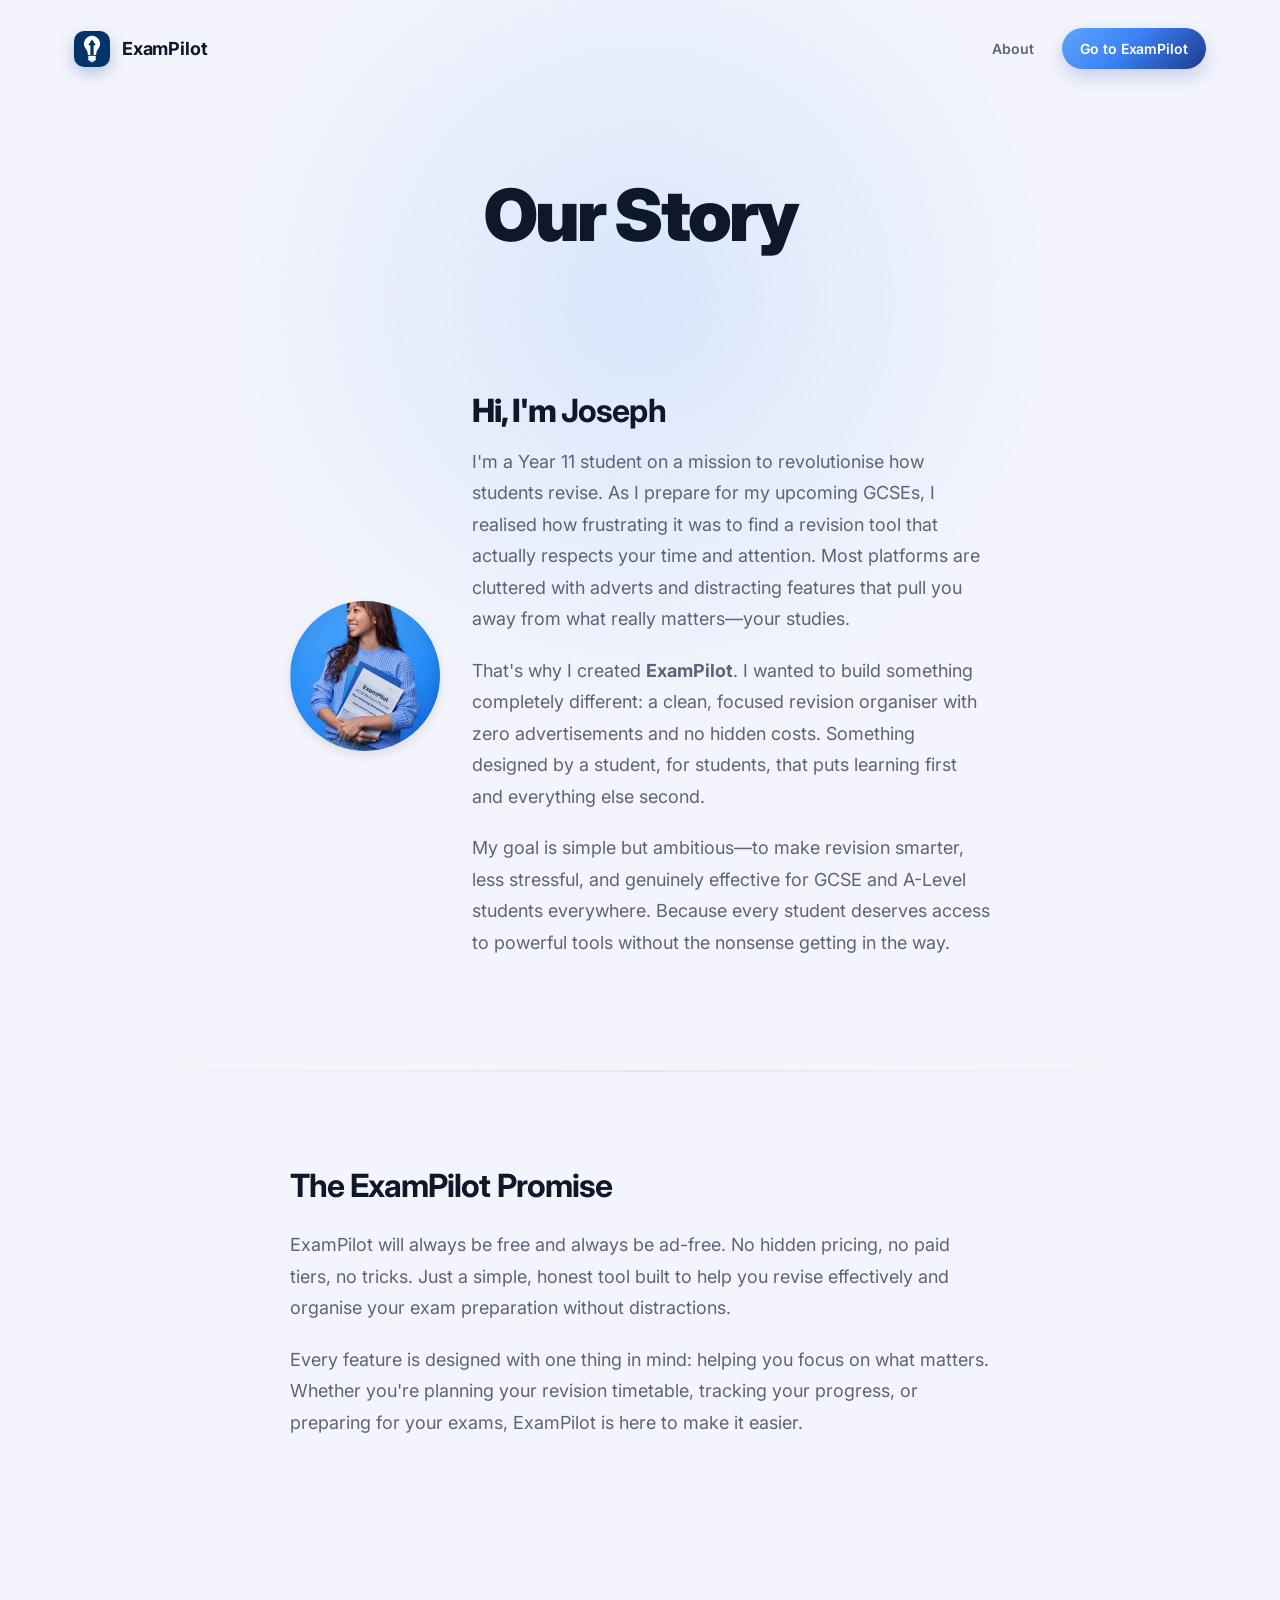
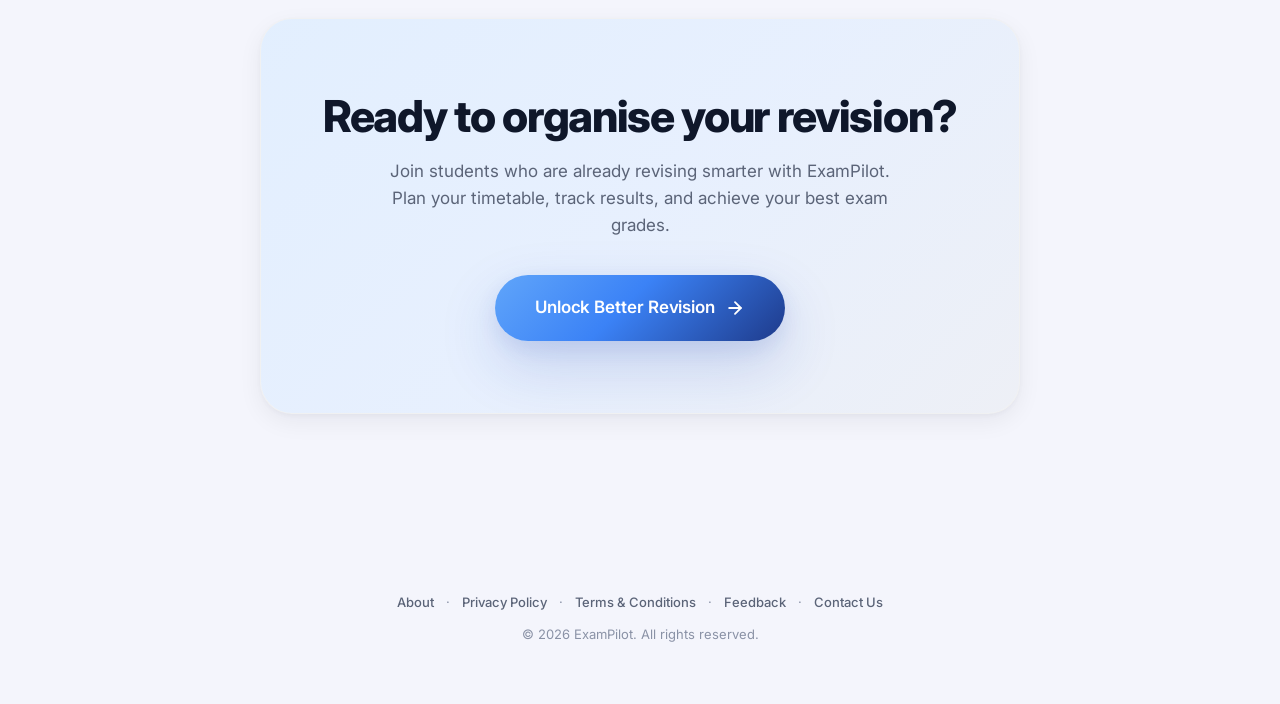
==== commit 3bad16c6: "Fix British spelling and update avatar image source" ====
--- a/about.html
+++ b/about.html
@@ -110,15 +110,15 @@
           <div class="about-section">
             <div class="about-intro">
               <div class="about-intro-image">
-                <img src="https://github.com/joseph-apple/exampilothomepage/raw/main/memoji.png" alt="Joseph's avatar" />
+                <img src="planner.png" alt="Joseph's avatar" />
               </div>
               <div class="about-intro-text">
                 <h2>Hi, I'm <strong>Joseph</strong></h2>
                 <p>
-                  I'm a Year 11 student on a mission to revolutionize how students revise. During my own exam journey, I realized how frustrating it was to find a revision tool that actually respects your time and attention. Most platforms are cluttered with ads and distracting features that pull you away from what really matters—your studies.
+                  I'm a Year 11 student on a mission to revolutionise how students revise. As I prepare for my upcoming GCSEs, I realised how frustrating it was to find a revision tool that actually respects your time and attention. Most platforms are cluttered with adverts and distracting features that pull you away from what really matters—your studies.
                 </p>
                 <p>
-                  That's why I created <strong>ExamPilot</strong>. I wanted to build something completely different: a clean, focused revision organizer with zero advertisements and no hidden costs. Something designed by a student, for students, that puts learning first and everything else second.
+                  That's why I created <strong>ExamPilot</strong>. I wanted to build something completely different: a clean, focused revision organiser with zero advertisements and no hidden costs. Something designed by a student, for students, that puts learning first and everything else second.
                 </p>
                 <p>
                   My goal is simple but ambitious—to make revision smarter, less stressful, and genuinely effective for GCSE and A-Level students everywhere. Because every student deserves access to powerful tools without the nonsense getting in the way.
@@ -133,7 +133,7 @@
           <div class="about-section">
             <h2><strong>The ExamPilot Promise</strong></h2>
             <p>
-              ExamPilot will always be free and always be ad-free. No hidden pricing, no paid tiers, no tricks. Just a simple, honest tool built to help you revise effectively and organize your exam preparation without distractions.
+              ExamPilot will always be free and always be ad-free. No hidden pricing, no paid tiers, no tricks. Just a simple, honest tool built to help you revise effectively and organise your exam preparation without distractions.
             </p>
             <p>
               Every feature is designed with one thing in mind: helping you focus on what matters. Whether you're planning your revision timetable, tracking your progress, or preparing for your exams, ExamPilot is here to make it easier.
@@ -146,7 +146,7 @@
         <section class="cta reveal" id="cta" aria-labelledby="cta-heading">
           <div class="cta-card">
             <div class="cta-content">
-              <h2 id="cta-heading" class="cta-title">Ready to organize your revision?</h2>
+              <h2 id="cta-heading" class="cta-title">Ready to organise your revision?</h2>
               <p class="cta-description">
                 Join students who are already revising smarter with ExamPilot. Plan your timetable, track results, and achieve your best exam grades.
               </p>
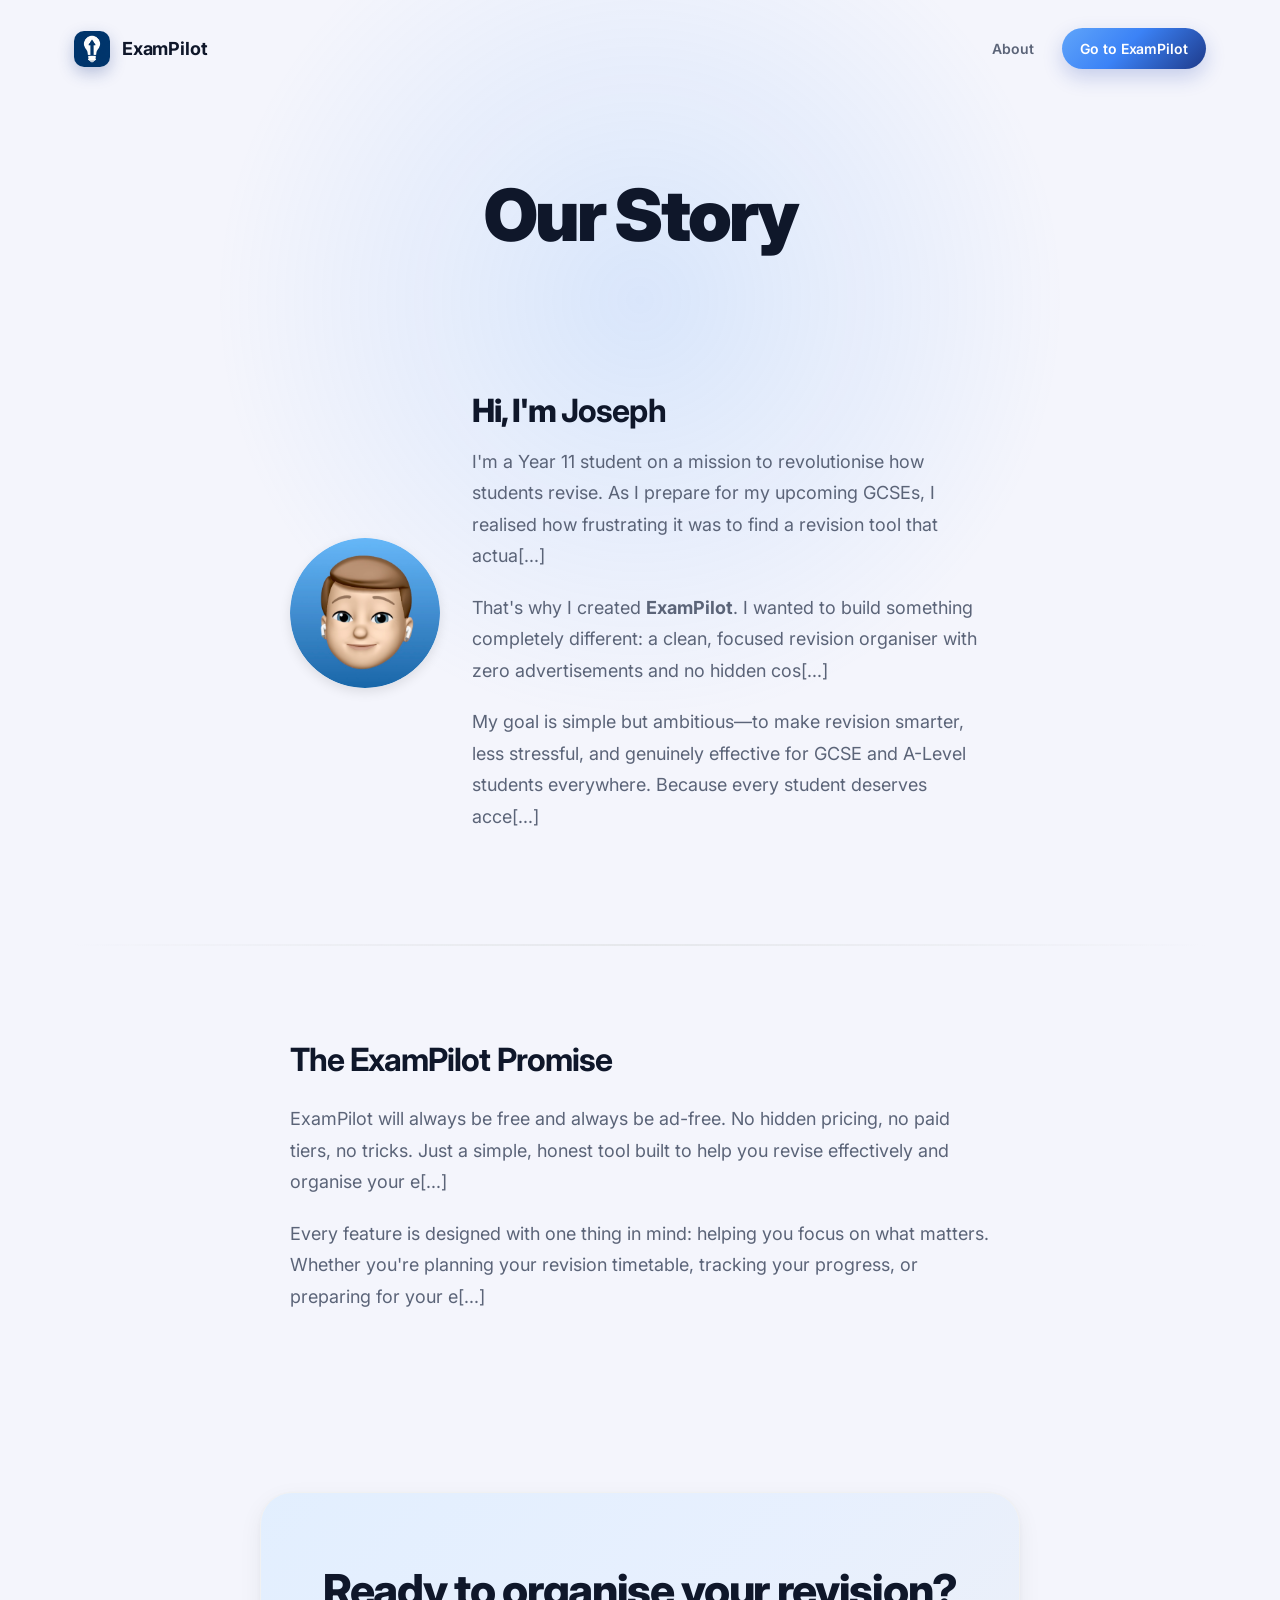
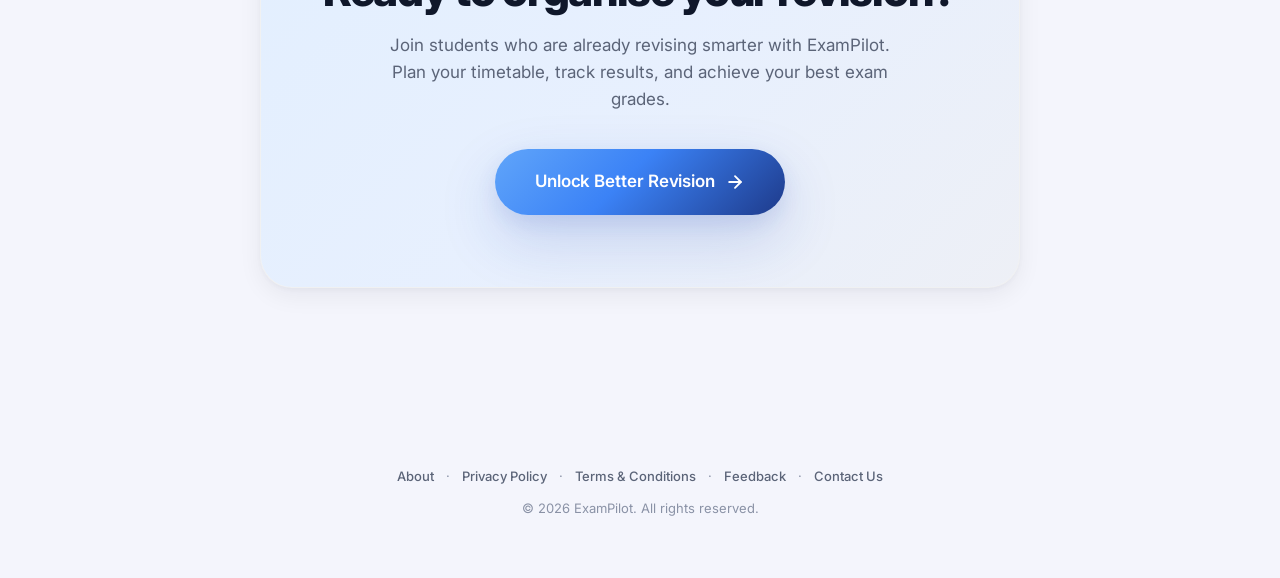
==== commit 7a2ae931: "Replace planner.png with josephavatar.png for avatar in about.html" ====
--- a/about.html
+++ b/about.html
@@ -110,18 +110,18 @@
           <div class="about-section">
             <div class="about-intro">
               <div class="about-intro-image">
-                <img src="planner.png" alt="Joseph's avatar" />
+                <img src="josephavatar.png" alt="Joseph's avatar" />
               </div>
               <div class="about-intro-text">
                 <h2>Hi, I'm <strong>Joseph</strong></h2>
                 <p>
-                  I'm a Year 11 student on a mission to revolutionise how students revise. As I prepare for my upcoming GCSEs, I realised how frustrating it was to find a revision tool that actually respects your time and attention. Most platforms are cluttered with adverts and distracting features that pull you away from what really matters—your studies.
+                  I'm a Year 11 student on a mission to revolutionise how students revise. As I prepare for my upcoming GCSEs, I realised how frustrating it was to find a revision tool that actua[...]
                 </p>
                 <p>
-                  That's why I created <strong>ExamPilot</strong>. I wanted to build something completely different: a clean, focused revision organiser with zero advertisements and no hidden costs. Something designed by a student, for students, that puts learning first and everything else second.
+                  That's why I created <strong>ExamPilot</strong>. I wanted to build something completely different: a clean, focused revision organiser with zero advertisements and no hidden cos[...]
                 </p>
                 <p>
-                  My goal is simple but ambitious—to make revision smarter, less stressful, and genuinely effective for GCSE and A-Level students everywhere. Because every student deserves access to powerful tools without the nonsense getting in the way.
+                  My goal is simple but ambitious—to make revision smarter, less stressful, and genuinely effective for GCSE and A-Level students everywhere. Because every student deserves acce[...]
                 </p>
               </div>
             </div>
@@ -133,10 +133,10 @@
           <div class="about-section">
             <h2><strong>The ExamPilot Promise</strong></h2>
             <p>
-              ExamPilot will always be free and always be ad-free. No hidden pricing, no paid tiers, no tricks. Just a simple, honest tool built to help you revise effectively and organise your exam preparation without distractions.
+              ExamPilot will always be free and always be ad-free. No hidden pricing, no paid tiers, no tricks. Just a simple, honest tool built to help you revise effectively and organise your e[...]
             </p>
             <p>
-              Every feature is designed with one thing in mind: helping you focus on what matters. Whether you're planning your revision timetable, tracking your progress, or preparing for your exams, ExamPilot is here to make it easier.
+              Every feature is designed with one thing in mind: helping you focus on what matters. Whether you're planning your revision timetable, tracking your progress, or preparing for your e[...]
             </p>
           </div>
 
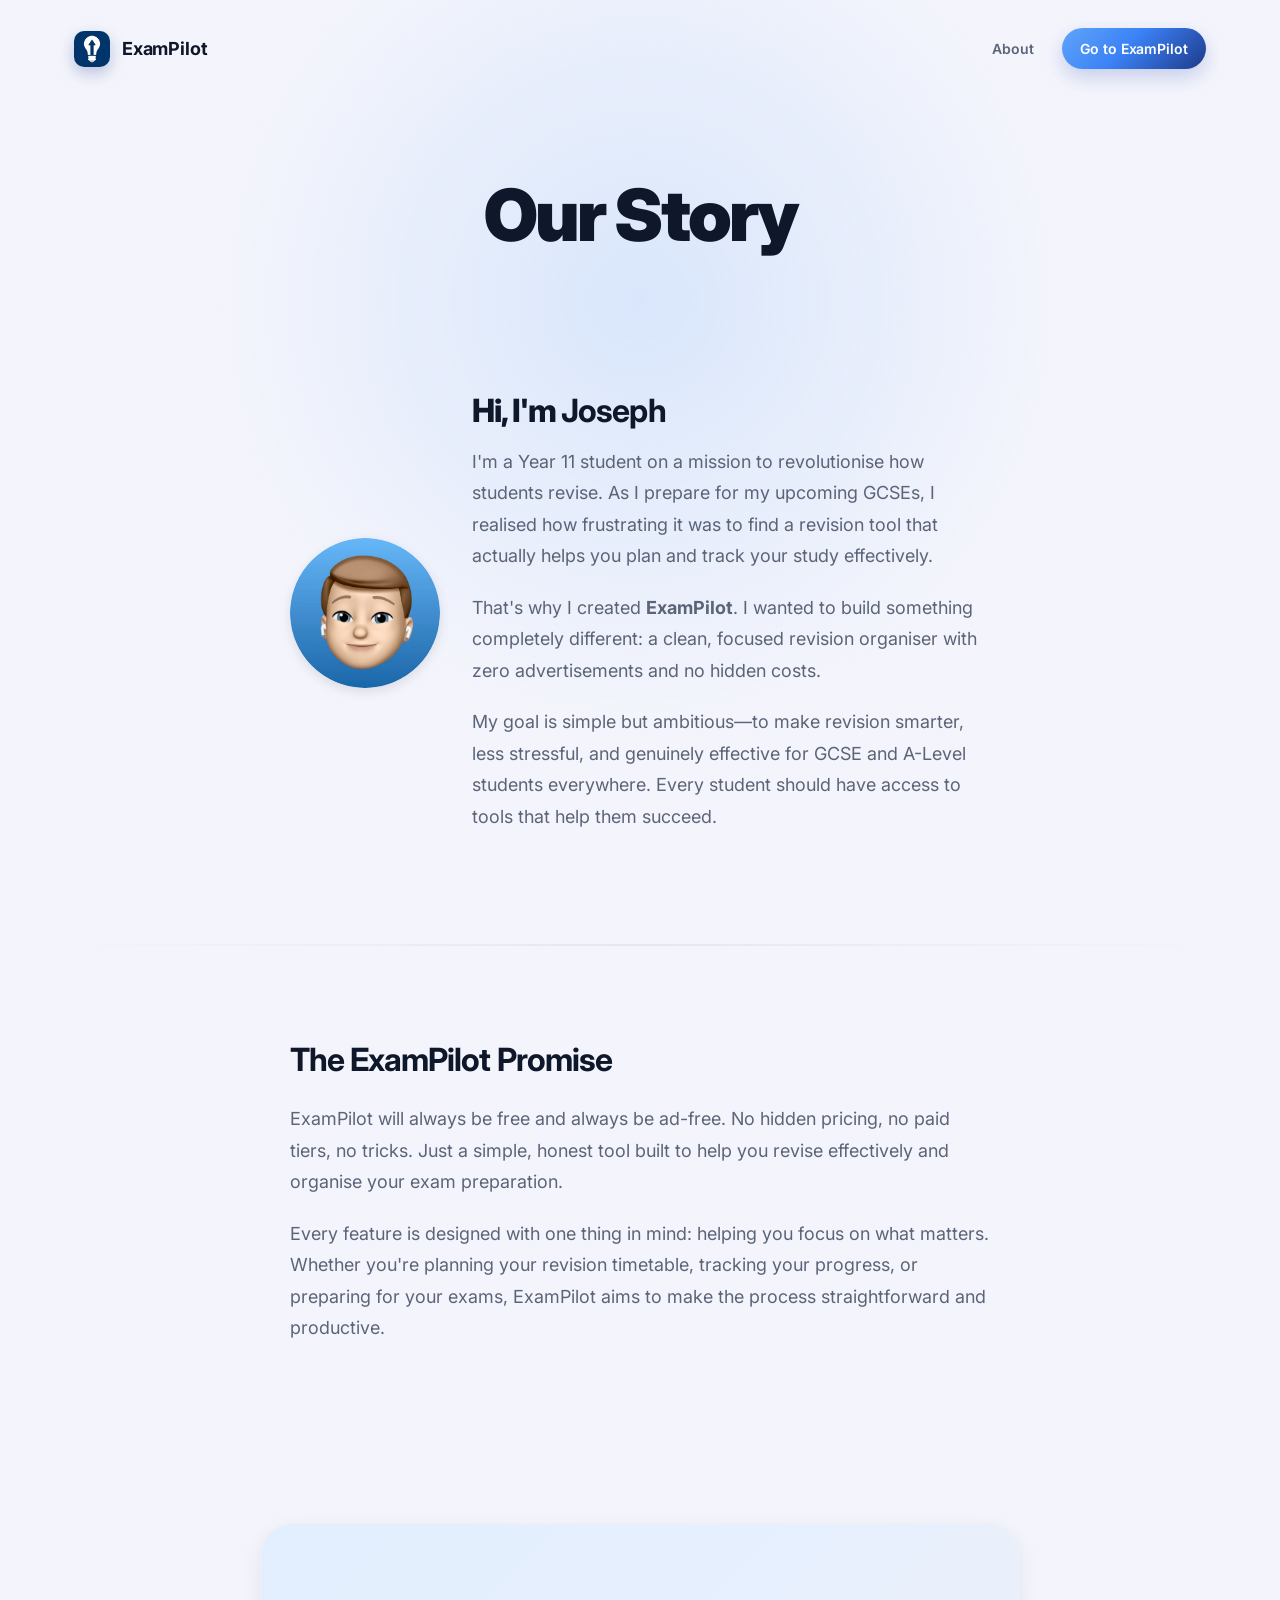
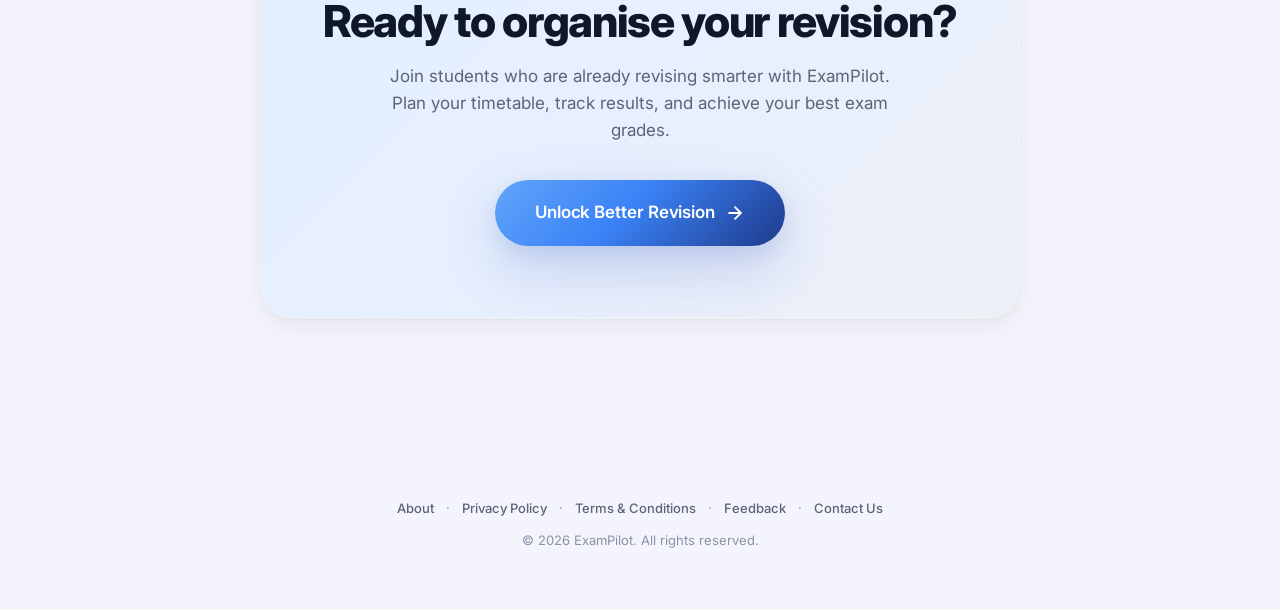
==== commit 189d9c33: "Remove placeholder ellipses and finish sentences in about.html" ====
--- a/about.html
+++ b/about.html
@@ -115,13 +115,13 @@
               <div class="about-intro-text">
                 <h2>Hi, I'm <strong>Joseph</strong></h2>
                 <p>
-                  I'm a Year 11 student on a mission to revolutionise how students revise. As I prepare for my upcoming GCSEs, I realised how frustrating it was to find a revision tool that actua[...]
+                  I'm a Year 11 student on a mission to revolutionise how students revise. As I prepare for my upcoming GCSEs, I realised how frustrating it was to find a revision tool that actually helps you plan and track your study effectively.
                 </p>
                 <p>
-                  That's why I created <strong>ExamPilot</strong>. I wanted to build something completely different: a clean, focused revision organiser with zero advertisements and no hidden cos[...]
+                  That's why I created <strong>ExamPilot</strong>. I wanted to build something completely different: a clean, focused revision organiser with zero advertisements and no hidden costs.
                 </p>
                 <p>
-                  My goal is simple but ambitious—to make revision smarter, less stressful, and genuinely effective for GCSE and A-Level students everywhere. Because every student deserves acce[...]
+                  My goal is simple but ambitious—to make revision smarter, less stressful, and genuinely effective for GCSE and A-Level students everywhere. Every student should have access to tools that help them succeed.
                 </p>
               </div>
             </div>
@@ -133,10 +133,10 @@
           <div class="about-section">
             <h2><strong>The ExamPilot Promise</strong></h2>
             <p>
-              ExamPilot will always be free and always be ad-free. No hidden pricing, no paid tiers, no tricks. Just a simple, honest tool built to help you revise effectively and organise your e[...]
+              ExamPilot will always be free and always be ad-free. No hidden pricing, no paid tiers, no tricks. Just a simple, honest tool built to help you revise effectively and organise your exam preparation.
             </p>
             <p>
-              Every feature is designed with one thing in mind: helping you focus on what matters. Whether you're planning your revision timetable, tracking your progress, or preparing for your e[...]
+              Every feature is designed with one thing in mind: helping you focus on what matters. Whether you're planning your revision timetable, tracking your progress, or preparing for your exams, ExamPilot aims to make the process straightforward and productive.
             </p>
           </div>
 
